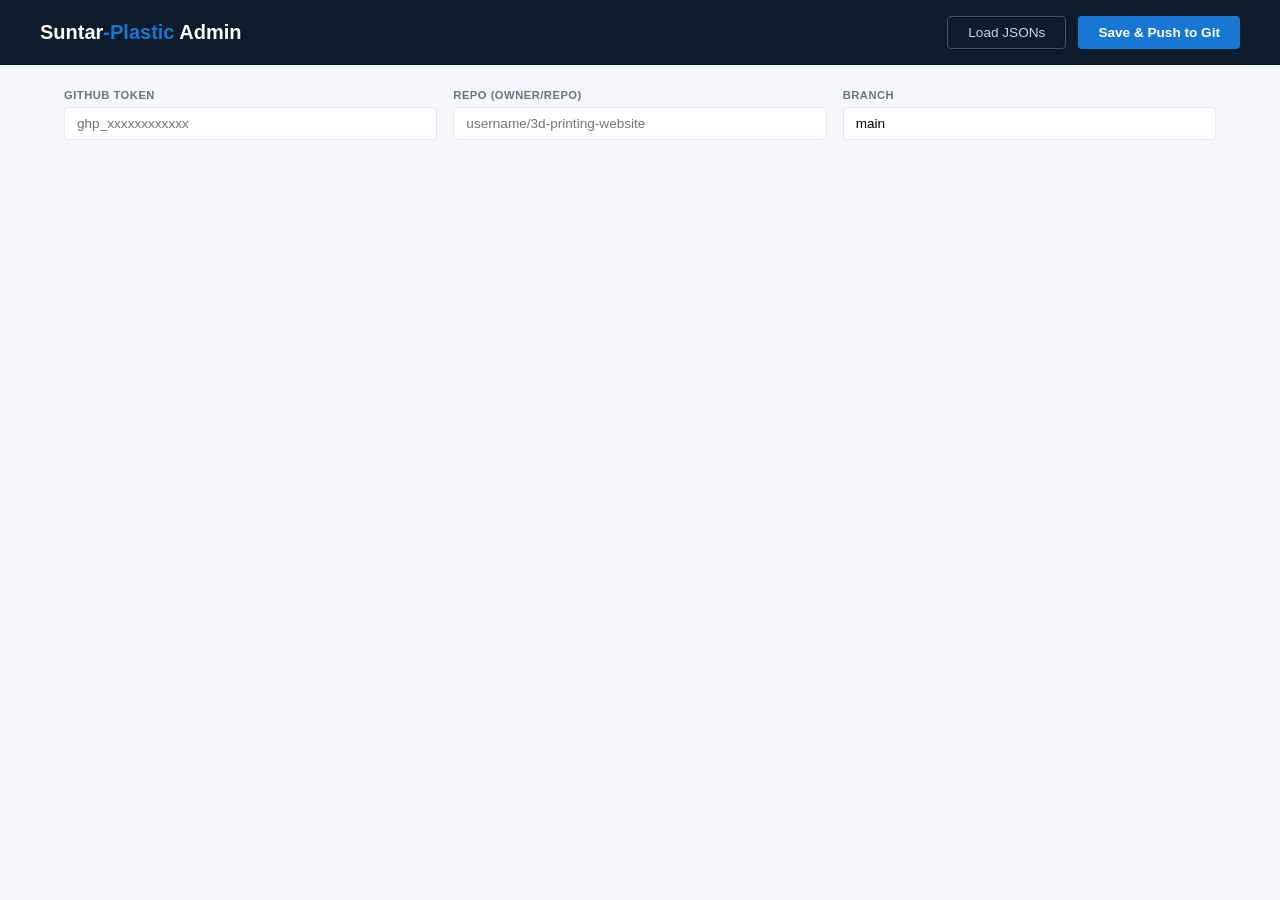
==== admin/index.html @ b51d5394 "feat: add price estimator, materials, FAQ, testimonials, map, dark mode, promo banner, admin dashboa" ====
<!DOCTYPE html>
<html lang="en">
<head>
  <meta charset="UTF-8">
  <meta name="viewport" content="width=device-width, initial-scale=1.0">
  <title>Suntar-Plastic Admin</title>
  <link rel="stylesheet" href="style.css">
</head>
<body>
  <header>
    <div class="header-inner">
      <h1>Suntar<span>-Plastic</span> Admin</h1>
      <div class="header-actions">
        <button class="btn-secondary" id="loadBtn">Load JSONs</button>
        <button class="btn-primary" id="pushBtn">Save & Push to Git</button>
      </div>
    </div>
  </header>
  <main>
    <div class="config-bar">
      <div class="config-field">
        <label>GitHub Token</label>
        <input type="password" id="tokenInput" placeholder="ghp_xxxxxxxxxxxx" autocomplete="off">
      </div>
      <div class="config-field">
        <label>Repo (owner/repo)</label>
        <input type="text" id="repoInput" placeholder="username/3d-printing-website">
      </div>
      <div class="config-field">
        <label>Branch</label>
        <input type="text" id="branchInput" value="main">
      </div>
    </div>
    <div class="status-bar" id="statusBar"></div>
    <div class="editor-grid" id="editorGrid"></div>
  </main>
  <script src="script.js"></script>
</body>
</html>
---- admin/style.css ----
:root {
  --primary: #1976d2;
  --primary-dark: #1256a0;
  --bg: #f5f7fa;
  --card-bg: #fff;
  --text: #1a1a2e;
  --text-muted: #6b7280;
  --border: #e2e8f0;
  --header-bg: #0d1b2a;
  --success: #10b981;
  --danger: #ef4444;
}
* { margin:0; padding:0; box-sizing:border-box; }
body {
  font-family: -apple-system, BlinkMacSystemFont, "Segoe UI", Roboto, sans-serif;
  background: var(--bg);
  color: var(--text);
  min-height: 100vh;
}
header {
  background: var(--header-bg);
  color: #fff;
  padding: 1rem 1.5rem;
  position: sticky;
  top: 0;
  z-index: 100;
}
.header-inner {
  max-width: 1200px;
  margin: 0 auto;
  display: flex;
  align-items: center;
  justify-content: space-between;
}
.header-inner h1 { font-size: 1.25rem; font-weight: 600; }
.header-inner h1 span { color: var(--primary); }
.header-actions { display: flex; gap: 0.75rem; }
.btn-primary {
  background: var(--primary);
  color: #fff;
  border: none;
  padding: 0.5rem 1.25rem;
  border-radius: 4px;
  cursor: pointer;
  font-weight: 600;
  font-size: 0.85rem;
}
.btn-primary:hover { background: var(--primary-dark); }
.btn-primary:disabled { opacity: 0.5; cursor: not-allowed; }
.btn-secondary {
  background: transparent;
  color: #cbd5e1;
  border: 1px solid #475569;
  padding: 0.5rem 1.25rem;
  border-radius: 4px;
  cursor: pointer;
  font-size: 0.85rem;
}
.btn-secondary:hover { border-color: #fff; color: #fff; }
main { max-width: 1200px; margin: 0 auto; padding: 1.5rem; }
.config-bar { display: flex; gap: 1rem; margin-bottom: 1.5rem; flex-wrap: wrap; }
.config-field { flex: 1; min-width: 200px; }
.config-field label {
  display: block;
  font-size: 0.7rem;
  font-weight: 600;
  color: var(--text-muted);
  margin-bottom: 0.35rem;
  text-transform: uppercase;
  letter-spacing: 0.5px;
}
.config-field input {
  width: 100%;
  padding: 0.5rem 0.75rem;
  border: 1px solid var(--border);
  border-radius: 4px;
  font-size: 0.85rem;
  background: #fff;
}
.config-field input:focus { outline: none; border-color: var(--primary); }
.status-bar {
  padding: 0.75rem 1rem;
  border-radius: 6px;
  margin-bottom: 1.5rem;
  font-size: 0.85rem;
  display: none;
}
.status-bar.success { display: block; background: #dcfce7; color: #166534; border: 1px solid #bbf7d0; }
.status-bar.error { display: block; background: #fef2f2; color: #991b1b; border: 1px solid #fecaca; }
.status-bar.info { display: block; background: #eff6ff; color: #1e40af; border: 1px solid #bfdbfe; }
.editor-grid {
  display: grid;
  grid-template-columns: repeat(auto-fill, minmax(350px, 1fr));
  gap: 1.25rem;
}
.editor-card {
  background: var(--card-bg);
  border: 1px solid var(--border);
  border-radius: 8px;
  overflow: hidden;
}
.editor-card-header {
  display: flex;
  align-items: center;
  justify-content: space-between;
  padding: 0.75rem 1rem;
  border-bottom: 1px solid var(--border);
  background: #f8fafc;
}
.editor-card-header h3 { font-size: 0.9rem; }
.editor-card-header .badge {
  font-size: 0.7rem;
  padding: 0.15rem 0.5rem;
  border-radius: 10px;
  background: #e2e8f0;
  color: #475569;
}
.editor-card textarea {
  width: 100%;
  min-height: 250px;
  border: none;
  padding: 1rem;
  font-family: "SF Mono", "Fira Code", monospace;
  font-size: 0.78rem;
  line-height: 1.5;
  resize: vertical;
  background: #fafbfc;
  color: var(--text);
}
.editor-card textarea:focus { outline: none; background: #fff; }
@media (max-width: 768px) {
  .editor-grid { grid-template-columns: 1fr; }
  .config-bar { flex-direction: column; }
  .header-inner { flex-direction: column; gap: 1rem; }
}
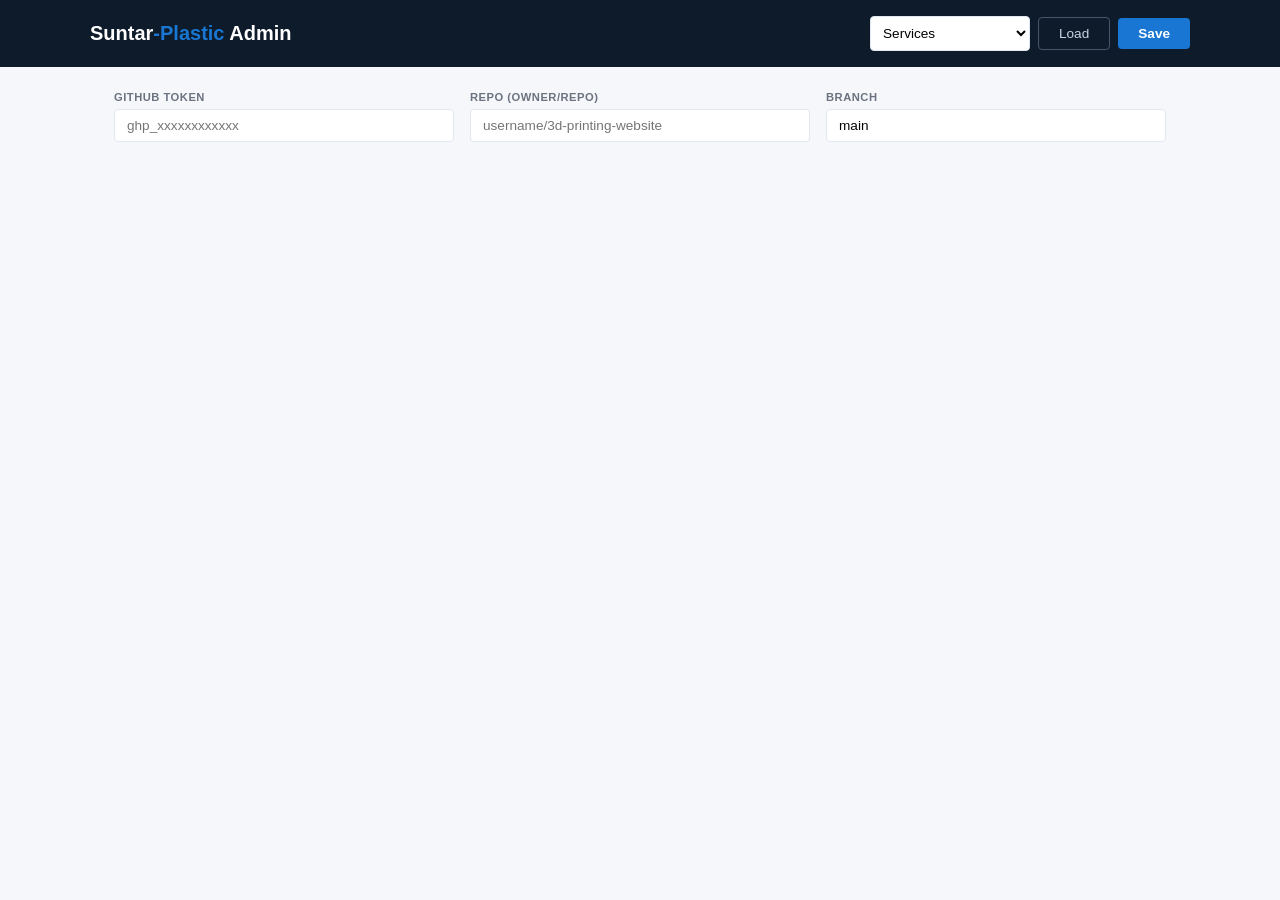
==== commit 03e50f20: "feat(admin): rebuild dashboard as structured form UI instead of raw JSON editors" ====
--- a/admin/index.html
+++ b/admin/index.html
@@ -3,7 +3,7 @@
 <head>
   <meta charset="UTF-8">
   <meta name="viewport" content="width=device-width, initial-scale=1.0">
-  <title>Suntar-Plastic Admin</title>
+  <title>Suntar-Plastic Admin Dashboard</title>
   <link rel="stylesheet" href="style.css">
 </head>
 <body>
@@ -11,11 +11,23 @@
     <div class="header-inner">
       <h1>Suntar<span>-Plastic</span> Admin</h1>
       <div class="header-actions">
-        <button class="btn-secondary" id="loadBtn">Load JSONs</button>
-        <button class="btn-primary" id="pushBtn">Save & Push to Git</button>
+        <select id="fileTypeSelect" class="file-type-select">
+          <option value="services">Services</option>
+          <option value="gallery">Gallery</option>
+          <option value="news">News & Tips</option>
+          <option value="testimonials">Testimonials</option>
+          <option value="materials">Materials</option>
+          <option value="pricing">Pricing</option>
+          <option value="faq">FAQ</option>
+          <option value="promo">Promo Banner</option>
+          <option value="social">Social Links</option>
+        </select>
+        <button class="btn-secondary" id="loadBtn">Load</button>
+        <button class="btn-primary" id="saveBtn">Save</button>
       </div>
     </div>
   </header>
+
   <main>
     <div class="config-bar">
       <div class="config-field">
@@ -32,7 +44,8 @@
       </div>
     </div>
     <div class="status-bar" id="statusBar"></div>
-    <div class="editor-grid" id="editorGrid"></div>
+
+    <div class="form-panel" id="formPanel"></div>
   </main>
   <script src="script.js"></script>
 </body>
--- a/admin/style.css
+++ b/admin/style.css
@@ -10,13 +10,16 @@
   --success: #10b981;
   --danger: #ef4444;
 }
-* { margin:0; padding:0; box-sizing:border-box; }
+
+* { margin: 0; padding: 0; box-sizing: border-box; }
+
 body {
   font-family: -apple-system, BlinkMacSystemFont, "Segoe UI", Roboto, sans-serif;
   background: var(--bg);
   color: var(--text);
   min-height: 100vh;
 }
+
 header {
   background: var(--header-bg);
   color: #fff;
@@ -25,16 +28,31 @@
   top: 0;
   z-index: 100;
 }
+
 .header-inner {
-  max-width: 1200px;
+  max-width: 1100px;
   margin: 0 auto;
   display: flex;
   align-items: center;
   justify-content: space-between;
-}
-.header-inner h1 { font-size: 1.25rem; font-weight: 600; }
+  flex-wrap: wrap;
+  gap: 0.75rem;
+}
+
+.header-inner h1 { font-size: 1.25rem; }
 .header-inner h1 span { color: var(--primary); }
-.header-actions { display: flex; gap: 0.75rem; }
+
+.header-actions { display: flex; gap: 0.5rem; align-items: center; }
+
+.file-type-select {
+  padding: 0.5rem;
+  border: 1px solid var(--border);
+  border-radius: 4px;
+  font-size: 0.85rem;
+  background: #fff;
+  min-width: 160px;
+}
+
 .btn-primary {
   background: var(--primary);
   color: #fff;
@@ -47,6 +65,7 @@
 }
 .btn-primary:hover { background: var(--primary-dark); }
 .btn-primary:disabled { opacity: 0.5; cursor: not-allowed; }
+
 .btn-secondary {
   background: transparent;
   color: #cbd5e1;
@@ -57,7 +76,34 @@
   font-size: 0.85rem;
 }
 .btn-secondary:hover { border-color: #fff; color: #fff; }
-main { max-width: 1200px; margin: 0 auto; padding: 1.5rem; }
+
+.btn-add {
+  display: inline-block;
+  margin-top: 1rem;
+  background: var(--success);
+  color: #fff;
+  border: none;
+  padding: 0.5rem 1.25rem;
+  border-radius: 4px;
+  cursor: pointer;
+  font-size: 0.85rem;
+  font-weight: 600;
+}
+.btn-add:hover { background: #0ca678; }
+
+.btn-remove {
+  background: none;
+  border: 1px solid var(--danger);
+  color: var(--danger);
+  padding: 0.3rem 0.75rem;
+  border-radius: 4px;
+  cursor: pointer;
+  font-size: 0.75rem;
+}
+.btn-remove:hover { background: var(--danger); color: #fff; }
+
+main { max-width: 1100px; margin: 0 auto; padding: 1.5rem; }
+
 .config-bar { display: flex; gap: 1rem; margin-bottom: 1.5rem; flex-wrap: wrap; }
 .config-field { flex: 1; min-width: 200px; }
 .config-field label {
@@ -78,6 +124,7 @@
   background: #fff;
 }
 .config-field input:focus { outline: none; border-color: var(--primary); }
+
 .status-bar {
   padding: 0.75rem 1rem;
   border-radius: 6px;
@@ -88,48 +135,105 @@
 .status-bar.success { display: block; background: #dcfce7; color: #166534; border: 1px solid #bbf7d0; }
 .status-bar.error { display: block; background: #fef2f2; color: #991b1b; border: 1px solid #fecaca; }
 .status-bar.info { display: block; background: #eff6ff; color: #1e40af; border: 1px solid #bfdbfe; }
-.editor-grid {
-  display: grid;
-  grid-template-columns: repeat(auto-fill, minmax(350px, 1fr));
-  gap: 1.25rem;
-}
-.editor-card {
+
+/* ===== FORM PANEL ===== */
+.form-panel { background: transparent; }
+
+.form-section-title {
+  font-size: 1.1rem;
+  font-weight: 700;
+  margin-bottom: 1rem;
+  font-family: -apple-system, sans-serif;
+}
+
+.simple-object-form {
   background: var(--card-bg);
   border: 1px solid var(--border);
   border-radius: 8px;
-  overflow: hidden;
-}
-.editor-card-header {
+  padding: 1.5rem;
+  display: flex;
+  flex-direction: column;
+  gap: 1rem;
+}
+
+/* Item cards (array) */
+.array-list { display: flex; flex-direction: column; gap: 1rem; }
+
+.item-card {
+  background: var(--card-bg);
+  border: 1px solid var(--border);
+  border-radius: 8px;
+  padding: 1.25rem;
+}
+
+.item-header {
   display: flex;
   align-items: center;
   justify-content: space-between;
-  padding: 0.75rem 1rem;
-  border-bottom: 1px solid var(--border);
-  background: #f8fafc;
-}
-.editor-card-header h3 { font-size: 0.9rem; }
-.editor-card-header .badge {
-  font-size: 0.7rem;
-  padding: 0.15rem 0.5rem;
-  border-radius: 10px;
-  background: #e2e8f0;
-  color: #475569;
-}
-.editor-card textarea {
-  width: 100%;
-  min-height: 250px;
-  border: none;
+  margin-bottom: 1rem;
+}
+.item-header h3 { font-size: 0.95rem; }
+
+.item-fields { display: grid; grid-template-columns: 1fr 1fr; gap: 1rem; }
+.item-fields .form-field:nth-last-child(2) { grid-column: 1 / -1; }
+
+/* Nested sections */
+.nested-section {
+  border-top: 1px dashed var(--border);
+  padding-top: 1rem;
+  margin-top: 0.5rem;
+}
+.nested-section > h3 { font-size: 0.95rem; margin-bottom: 0.75rem; }
+
+.item-row {
+  background: var(--bg);
+  border: 1px solid var(--border);
+  border-radius: 6px;
   padding: 1rem;
-  font-family: "SF Mono", "Fira Code", monospace;
-  font-size: 0.78rem;
-  line-height: 1.5;
-  resize: vertical;
-  background: #fafbfc;
-  color: var(--text);
-}
-.editor-card textarea:focus { outline: none; background: #fff; }
+  margin-bottom: 0.75rem;
+  display: flex;
+  flex-direction: column;
+  gap: 0.5rem;
+}
+
+.list-item-row {
+  display: flex;
+  gap: 0.5rem;
+  align-items: center;
+  margin-bottom: 0.5rem;
+}
+.list-item-row input {
+  flex: 1;
+  padding: 0.5rem 0.75rem;
+  border: 1px solid var(--border);
+  border-radius: 4px;
+  font-size: 0.85rem;
+}
+
+/* Form field */
+.form-field { display: flex; flex-direction: column; gap: 0.35rem; }
+.form-field label { font-size: 0.75rem; font-weight: 600; color: var(--text-muted); }
+
+.form-field input[type="text"],
+.form-field input[type="number"],
+.form-field input[type="date"],
+.form-field textarea,
+.form-field select {
+  padding: 0.55rem 0.75rem;
+  border: 1px solid var(--border);
+  border-radius: 4px;
+  font-size: 0.85rem;
+  background: #fff;
+  font-family: inherit;
+}
+.form-field textarea { min-height: 80px; resize: vertical; }
+.form-field input:focus,
+.form-field textarea:focus { outline: none; border-color: var(--primary); }
+.form-field input[type="checkbox"] { width: 20px; height: 20px; }
+
 @media (max-width: 768px) {
-  .editor-grid { grid-template-columns: 1fr; }
+  .item-fields { grid-template-columns: 1fr; }
   .config-bar { flex-direction: column; }
-  .header-inner { flex-direction: column; gap: 1rem; }
-}
+  .header-inner { flex-direction: column; align-items: flex-start; }
+  .header-actions { width: 100%; flex-wrap: wrap; }
+}
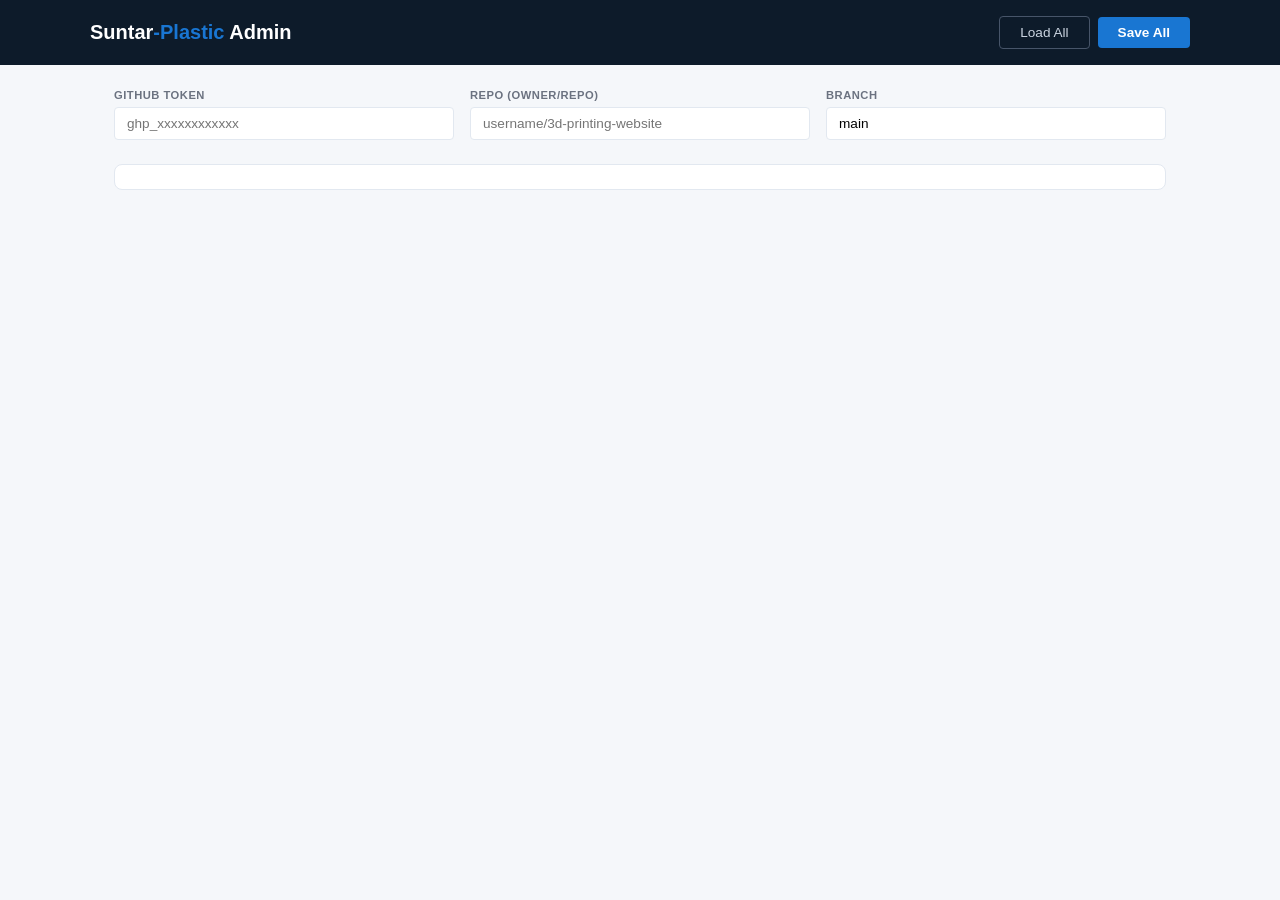
==== commit b57e132f: "feat(admin): load all files at once and navigate with tabs" ====
--- a/admin/index.html
+++ b/admin/index.html
@@ -11,19 +11,8 @@
     <div class="header-inner">
       <h1>Suntar<span>-Plastic</span> Admin</h1>
       <div class="header-actions">
-        <select id="fileTypeSelect" class="file-type-select">
-          <option value="services">Services</option>
-          <option value="gallery">Gallery</option>
-          <option value="news">News & Tips</option>
-          <option value="testimonials">Testimonials</option>
-          <option value="materials">Materials</option>
-          <option value="pricing">Pricing</option>
-          <option value="faq">FAQ</option>
-          <option value="promo">Promo Banner</option>
-          <option value="social">Social Links</option>
-        </select>
-        <button class="btn-secondary" id="loadBtn">Load</button>
-        <button class="btn-primary" id="saveBtn">Save</button>
+        <button class="btn-secondary" id="loadBtn">Load All</button>
+        <button class="btn-primary" id="saveBtn">Save All</button>
       </div>
     </div>
   </header>
@@ -45,6 +34,7 @@
     </div>
     <div class="status-bar" id="statusBar"></div>
 
+    <nav class="tab-bar" id="tabBar"></nav>
     <div class="form-panel" id="formPanel"></div>
   </main>
   <script src="script.js"></script>
--- a/admin/style.css
+++ b/admin/style.css
@@ -136,6 +136,37 @@
 .status-bar.error { display: block; background: #fef2f2; color: #991b1b; border: 1px solid #fecaca; }
 .status-bar.info { display: block; background: #eff6ff; color: #1e40af; border: 1px solid #bfdbfe; }
 
+/* ===== TAB BAR ===== */
+.tab-bar {
+  display: flex;
+  gap: 0.5rem;
+  flex-wrap: wrap;
+  margin-bottom: 1.5rem;
+  padding: 0.75rem;
+  background: var(--card-bg);
+  border: 1px solid var(--border);
+  border-radius: 8px;
+}
+
+.tab {
+  padding: 0.5rem 1rem;
+  border: 1px solid var(--border);
+  border-radius: 6px;
+  background: var(--bg);
+  color: var(--text-muted);
+  cursor: pointer;
+  font-size: 0.82rem;
+  font-weight: 500;
+  transition: all 0.15s;
+}
+
+.tab:hover { border-color: var(--primary); color: var(--text); }
+.tab.active {
+  background: var(--primary);
+  color: #fff;
+  border-color: var(--primary);
+}
+
 /* ===== FORM PANEL ===== */
 .form-panel { background: transparent; }
 
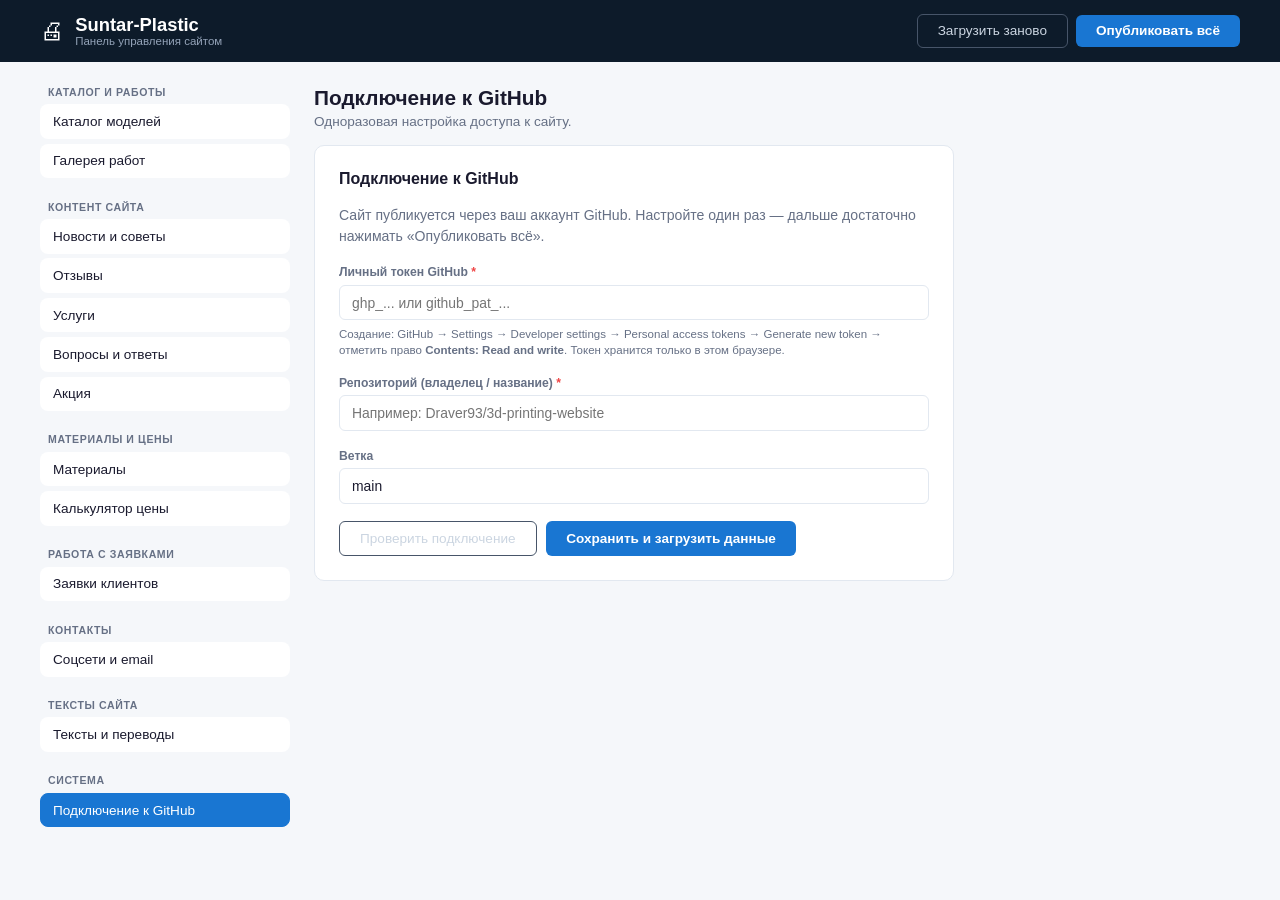
==== commit 3b8bc476: "Admin panel rebuilt for non-developers (Russian UI) The panel is now a simple content manager instea" ====
--- a/admin/index.html
+++ b/admin/index.html
@@ -1,42 +1,42 @@
 <!DOCTYPE html>
-<html lang="en">
+<html lang="ru">
 <head>
   <meta charset="UTF-8">
   <meta name="viewport" content="width=device-width, initial-scale=1.0">
-  <title>Suntar-Plastic Admin Dashboard</title>
+  <title>Администрирование — Suntar-Plastic</title>
   <link rel="stylesheet" href="style.css">
 </head>
 <body>
   <header>
     <div class="header-inner">
-      <h1>Suntar<span>-Plastic</span> Admin</h1>
+      <div class="brand">
+        <span class="brand-mark">🖨</span>
+        <div>
+          <h1>Suntar-Plastic</h1>
+          <span class="brand-sub">Панель управления сайтом</span>
+        </div>
+      </div>
       <div class="header-actions">
-        <button class="btn-secondary" id="loadBtn">Load All</button>
-        <button class="btn-primary" id="saveBtn">Save All</button>
+        <a class="site-link" id="siteLink" hidden target="_blank" rel="noopener">Открыть сайт ↗</a>
+        <span class="dirty-pill" id="dirtyPill" hidden></span>
+        <button class="btn-secondary" id="refreshBtn">Загрузить заново</button>
+        <button class="btn-primary" id="publishBtn">Опубликовать всё</button>
       </div>
     </div>
   </header>
 
-  <main>
-    <div class="config-bar">
-      <div class="config-field">
-        <label>GitHub Token</label>
-        <input type="password" id="tokenInput" placeholder="ghp_xxxxxxxxxxxx" autocomplete="off">
+  <div class="layout">
+    <aside class="sidebar" id="sidebar" aria-label="Разделы"></aside>
+    <main class="content">
+      <div class="page-head">
+        <h2 id="pageTitle"></h2>
+        <p id="pageSub"></p>
       </div>
-      <div class="config-field">
-        <label>Repo (owner/repo)</label>
-        <input type="text" id="repoInput" placeholder="username/3d-printing-website">
-      </div>
-      <div class="config-field">
-        <label>Branch</label>
-        <input type="text" id="branchInput" value="main">
-      </div>
-    </div>
-    <div class="status-bar" id="statusBar"></div>
+      <div class="status-bar" id="statusBar"></div>
+      <div class="form-panel" id="formPanel"></div>
+    </main>
+  </div>
 
-    <nav class="tab-bar" id="tabBar"></nav>
-    <div class="form-panel" id="formPanel"></div>
-  </main>
   <script src="script.js"></script>
 </body>
-</html>
+</html>
--- a/admin/style.css
+++ b/admin/style.css
@@ -4,11 +4,12 @@
   --bg: #f5f7fa;
   --card-bg: #fff;
   --text: #1a1a2e;
-  --text-muted: #6b7280;
+  --text-muted: #667085;
   --border: #e2e8f0;
   --header-bg: #0d1b2a;
   --success: #10b981;
   --danger: #ef4444;
+  --warning: #f59e0b;
 }
 
 * { margin: 0; padding: 0; box-sizing: border-box; }
@@ -18,20 +19,23 @@
   background: var(--bg);
   color: var(--text);
   min-height: 100vh;
-}
+  font-size: 15px;
+}
+
+/* ===== Шапка ===== */
 
 header {
   background: var(--header-bg);
   color: #fff;
-  padding: 1rem 1.5rem;
   position: sticky;
   top: 0;
   z-index: 100;
 }
 
 .header-inner {
-  max-width: 1100px;
+  max-width: 1240px;
   margin: 0 auto;
+  padding: 0.85rem 1.25rem;
   display: flex;
   align-items: center;
   justify-content: space-between;
@@ -39,29 +43,37 @@
   gap: 0.75rem;
 }
 
-.header-inner h1 { font-size: 1.25rem; }
-.header-inner h1 span { color: var(--primary); }
-
-.header-actions { display: flex; gap: 0.5rem; align-items: center; }
-
-.file-type-select {
-  padding: 0.5rem;
-  border: 1px solid var(--border);
-  border-radius: 4px;
-  font-size: 0.85rem;
-  background: #fff;
-  min-width: 160px;
-}
+.brand { display: flex; align-items: center; gap: 0.7rem; }
+.brand-mark { font-size: 1.5rem; }
+.brand h1 { font-size: 1.15rem; line-height: 1.1; }
+.brand-sub { font-size: 0.72rem; color: #94a3b8; display: block; }
+
+.header-actions { display: flex; gap: 0.5rem; align-items: center; flex-wrap: wrap; }
+
+.site-link { color: #bfdbfe; text-decoration: none; font-size: 0.85rem; margin-right: 0.5rem; }
+.site-link:hover { color: #fff; }
+
+.dirty-pill {
+  background: var(--warning);
+  color: #1f2937;
+  font-size: 0.75rem;
+  font-weight: 600;
+  padding: 0.35rem 0.7rem;
+  border-radius: 999px;
+}
+
+/* ===== Кнопки ===== */
 
 .btn-primary {
   background: var(--primary);
   color: #fff;
   border: none;
-  padding: 0.5rem 1.25rem;
-  border-radius: 4px;
+  padding: 0.55rem 1.25rem;
+  border-radius: 6px;
   cursor: pointer;
   font-weight: 600;
   font-size: 0.85rem;
+  white-space: nowrap;
 }
 .btn-primary:hover { background: var(--primary-dark); }
 .btn-primary:disabled { opacity: 0.5; cursor: not-allowed; }
@@ -70,201 +82,428 @@
   background: transparent;
   color: #cbd5e1;
   border: 1px solid #475569;
-  padding: 0.5rem 1.25rem;
-  border-radius: 4px;
-  cursor: pointer;
-  font-size: 0.85rem;
+  padding: 0.55rem 1.25rem;
+  border-radius: 6px;
+  cursor: pointer;
+  font-size: 0.85rem;
+  white-space: nowrap;
 }
 .btn-secondary:hover { border-color: #fff; color: #fff; }
+.btn-secondary:disabled { opacity: 0.5; cursor: not-allowed; }
 
 .btn-add {
-  display: inline-block;
-  margin-top: 1rem;
   background: var(--success);
   color: #fff;
   border: none;
-  padding: 0.5rem 1.25rem;
-  border-radius: 4px;
+  padding: 0.55rem 1.25rem;
+  border-radius: 6px;
   cursor: pointer;
   font-size: 0.85rem;
   font-weight: 600;
 }
 .btn-add:hover { background: #0ca678; }
+
+.btn-sm { padding: 0.3rem 0.6rem; font-size: 0.75rem; }
 
 .btn-remove {
   background: none;
   border: 1px solid var(--danger);
   color: var(--danger);
-  padding: 0.3rem 0.75rem;
-  border-radius: 4px;
+  padding: 0.35rem 0.75rem;
+  border-radius: 6px;
   cursor: pointer;
   font-size: 0.75rem;
+  white-space: nowrap;
 }
 .btn-remove:hover { background: var(--danger); color: #fff; }
 
-main { max-width: 1100px; margin: 0 auto; padding: 1.5rem; }
-
-.config-bar { display: flex; gap: 1rem; margin-bottom: 1.5rem; flex-wrap: wrap; }
-.config-field { flex: 1; min-width: 200px; }
-.config-field label {
-  display: block;
-  font-size: 0.7rem;
-  font-weight: 600;
-  color: var(--text-muted);
-  margin-bottom: 0.35rem;
-  text-transform: uppercase;
-  letter-spacing: 0.5px;
-}
-.config-field input {
-  width: 100%;
-  padding: 0.5rem 0.75rem;
-  border: 1px solid var(--border);
-  border-radius: 4px;
-  font-size: 0.85rem;
-  background: #fff;
-}
-.config-field input:focus { outline: none; border-color: var(--primary); }
-
-.status-bar {
-  padding: 0.75rem 1rem;
-  border-radius: 6px;
-  margin-bottom: 1.5rem;
-  font-size: 0.85rem;
-  display: none;
-}
-.status-bar.success { display: block; background: #dcfce7; color: #166534; border: 1px solid #bbf7d0; }
-.status-bar.error { display: block; background: #fef2f2; color: #991b1b; border: 1px solid #fecaca; }
-.status-bar.info { display: block; background: #eff6ff; color: #1e40af; border: 1px solid #bfdbfe; }
-
-/* ===== TAB BAR ===== */
-.tab-bar {
-  display: flex;
-  gap: 0.5rem;
-  flex-wrap: wrap;
-  margin-bottom: 1.5rem;
-  padding: 0.75rem;
-  background: var(--card-bg);
-  border: 1px solid var(--border);
-  border-radius: 8px;
-}
-
-.tab {
-  padding: 0.5rem 1rem;
-  border: 1px solid var(--border);
-  border-radius: 6px;
-  background: var(--bg);
-  color: var(--text-muted);
-  cursor: pointer;
-  font-size: 0.82rem;
-  font-weight: 500;
-  transition: all 0.15s;
-}
-
-.tab:hover { border-color: var(--primary); color: var(--text); }
-.tab.active {
+.btn-upload {
   background: var(--primary);
   color: #fff;
-  border-color: var(--primary);
-}
-
-/* ===== FORM PANEL ===== */
-.form-panel { background: transparent; }
-
-.form-section-title {
-  font-size: 1.1rem;
+  border: none;
+  padding: 0.4rem 0.9rem;
+  border-radius: 6px;
+  cursor: pointer;
+  font-size: 0.78rem;
+  font-weight: 600;
+}
+.btn-upload:hover { background: var(--primary-dark); }
+
+.btn-clear {
+  background: none;
+  border: 1px solid var(--border);
+  color: var(--text-muted);
+  padding: 0.4rem 0.9rem;
+  border-radius: 6px;
+  cursor: pointer;
+  font-size: 0.78rem;
+}
+.btn-clear:hover { border-color: var(--danger); color: var(--danger); }
+
+.icon-btn {
+  background: none;
+  border: 1px solid var(--border);
+  color: var(--text-muted);
+  width: 30px;
+  height: 30px;
+  border-radius: 6px;
+  cursor: pointer;
+  font-size: 0.8rem;
+  line-height: 1;
+}
+.icon-btn:hover:not(:disabled) { border-color: var(--primary); color: var(--primary); }
+.icon-btn:disabled { opacity: 0.35; cursor: not-allowed; }
+
+/* ===== Раскладка ===== */
+
+.layout {
+  max-width: 1240px;
+  margin: 0 auto;
+  padding: 1.5rem 1.25rem 3rem;
+  display: grid;
+  grid-template-columns: 250px 1fr;
+  gap: 1.5rem;
+  align-items: start;
+}
+
+.sidebar {
+  position: sticky;
+  top: 76px;
+  display: flex;
+  flex-direction: column;
+  gap: 1.1rem;
+}
+
+.nav-group-title {
+  font-size: 0.66rem;
   font-weight: 700;
-  margin-bottom: 1rem;
-  font-family: -apple-system, sans-serif;
-}
+  text-transform: uppercase;
+  letter-spacing: 0.6px;
+  color: var(--text-muted);
+  padding: 0 0.5rem 0.4rem;
+}
+
+.nav-item {
+  display: flex;
+  align-items: center;
+  gap: 0.5rem;
+  width: 100%;
+  text-align: left;
+  padding: 0.55rem 0.75rem;
+  border: 1px solid transparent;
+  background: #fff;
+  border-radius: 8px;
+  cursor: pointer;
+  font-size: 0.85rem;
+  color: var(--text);
+  margin-bottom: 0.3rem;
+  transition: border-color 0.15s;
+}
+.nav-item:hover { border-color: var(--primary); }
+.nav-item.active { background: var(--primary); color: #fff; border-color: var(--primary); }
+.nav-label { flex: 1; }
+
+.nav-count {
+  font-size: 0.68rem;
+  color: var(--text-muted);
+  background: var(--bg);
+  border-radius: 999px;
+  padding: 0.15rem 0.5rem;
+}
+.nav-item.active .nav-count { background: rgba(255, 255, 255, 0.25); color: #fff; }
+.dirty-dot { width: 8px; height: 8px; border-radius: 50%; background: var(--warning); flex: none; }
+
+.content { min-width: 0; }
+
+.page-head { margin-bottom: 1rem; }
+.page-head h2 { font-size: 1.3rem; }
+.page-head p { color: var(--text-muted); font-size: 0.85rem; margin-top: 0.25rem; }
+
+/* ===== Статус ===== */
+
+.status-bar {
+  display: none;
+  padding: 0.8rem 1rem;
+  border-radius: 8px;
+  font-size: 0.85rem;
+  line-height: 1.5;
+  white-space: pre-line;
+  margin-bottom: 1.25rem;
+}
+.status-bar.show { display: block; }
+.status-bar.success { background: #dcfce7; color: #166534; border: 1px solid #bbf7d0; }
+.status-bar.error { background: #fef2f2; color: #991b1b; border: 1px solid #fecaca; }
+.status-bar.info { background: #eff6ff; color: #1e40af; border: 1px solid #bfdbfe; }
+
+/* ===== Карточки элементов ===== */
 
 .simple-object-form {
   background: var(--card-bg);
   border: 1px solid var(--border);
-  border-radius: 8px;
-  padding: 1.5rem;
+  border-radius: 10px;
+  padding: 1.25rem;
   display: flex;
   flex-direction: column;
-  gap: 1rem;
-}
-
-/* Item cards (array) */
-.array-list { display: flex; flex-direction: column; gap: 1rem; }
+  gap: 1.1rem;
+}
+
+.array-list { display: flex; flex-direction: column; gap: 1rem; margin-bottom: 1rem; }
 
 .item-card {
   background: var(--card-bg);
   border: 1px solid var(--border);
-  border-radius: 8px;
-  padding: 1.25rem;
+  border-radius: 10px;
+  padding: 1.1rem 1.25rem;
 }
 
 .item-header {
   display: flex;
   align-items: center;
   justify-content: space-between;
+  gap: 0.75rem;
   margin-bottom: 1rem;
 }
 .item-header h3 { font-size: 0.95rem; }
 
+.item-tools { display: flex; align-items: center; gap: 0.4rem; flex-wrap: wrap; }
+
 .item-fields { display: grid; grid-template-columns: 1fr 1fr; gap: 1rem; }
-.item-fields .form-field:nth-last-child(2) { grid-column: 1 / -1; }
-
-/* Nested sections */
-.nested-section {
-  border-top: 1px dashed var(--border);
-  padding-top: 1rem;
-  margin-top: 0.5rem;
-}
-.nested-section > h3 { font-size: 0.95rem; margin-bottom: 0.75rem; }
-
-.item-row {
-  background: var(--bg);
-  border: 1px solid var(--border);
-  border-radius: 6px;
-  padding: 1rem;
-  margin-bottom: 0.75rem;
-  display: flex;
-  flex-direction: column;
-  gap: 0.5rem;
-}
-
-.list-item-row {
-  display: flex;
-  gap: 0.5rem;
-  align-items: center;
-  margin-bottom: 0.5rem;
-}
-.list-item-row input {
-  flex: 1;
-  padding: 0.5rem 0.75rem;
-  border: 1px solid var(--border);
-  border-radius: 4px;
-  font-size: 0.85rem;
-}
-
-/* Form field */
-.form-field { display: flex; flex-direction: column; gap: 0.35rem; }
-.form-field label { font-size: 0.75rem; font-weight: 600; color: var(--text-muted); }
+.form-field { display: flex; flex-direction: column; gap: 0.35rem; min-width: 0; }
+.form-field[data-kind="image"], .form-field[data-kind="model"] { grid-column: 1 / -1; }
+.form-field[data-kind="textarea"] { grid-column: 1 / -1; }
+
+.form-field label {
+  font-size: 0.76rem;
+  font-weight: 600;
+  color: var(--text-muted);
+}
+.req { color: var(--danger); font-style: normal; }
 
 .form-field input[type="text"],
+.form-field input[type="password"],
 .form-field input[type="number"],
 .form-field input[type="date"],
 .form-field textarea,
 .form-field select {
+  width: 100%;
   padding: 0.55rem 0.75rem;
   border: 1px solid var(--border);
-  border-radius: 4px;
-  font-size: 0.85rem;
+  border-radius: 6px;
+  font-size: 0.87rem;
   background: #fff;
+  color: var(--text);
   font-family: inherit;
 }
 .form-field textarea { min-height: 80px; resize: vertical; }
 .form-field input:focus,
-.form-field textarea:focus { outline: none; border-color: var(--primary); }
-.form-field input[type="checkbox"] { width: 20px; height: 20px; }
-
-@media (max-width: 768px) {
+.form-field textarea:focus,
+.form-field select:focus { outline: none; border-color: var(--primary); box-shadow: 0 0 0 2px rgba(25, 118, 210, 0.12); }
+.form-field input[type="checkbox"] { width: 20px; height: 20px; cursor: pointer; }
+
+.field-hint { font-size: 0.72rem; color: var(--text-muted); line-height: 1.4; }
+
+.empty-hint {
+  padding: 1.5rem;
+  text-align: center;
+  color: var(--text-muted);
+  background: #fff;
+  border: 1px dashed var(--border);
+  border-radius: 10px;
+  font-size: 0.9rem;
+}
+
+/* ===== Загрузка файлов ===== */
+
+.upload-slot { margin-top: 0.4rem; display: flex; flex-direction: column; gap: 0.5rem; }
+
+.upload-preview {
+  min-height: 66px;
+  border: 1px dashed var(--border);
+  border-radius: 8px;
+  background: var(--bg);
+  display: flex;
+  align-items: center;
+  justify-content: center;
+  padding: 0.5rem;
+  overflow: hidden;
+}
+.upload-preview img { max-height: 90px; max-width: 100%; border-radius: 4px; object-fit: contain; }
+.upload-preview .ph { color: var(--text-muted); font-size: 0.75rem; word-break: break-all; text-align: center; }
+
+.upload-actions { display: flex; gap: 0.5rem; }
+.upload-state { font-size: 0.72rem; color: var(--text-muted); }
+.upload-state.ok { color: var(--success); font-weight: 600; }
+
+/* ===== Вложенные списки ===== */
+
+.nested-section { border-top: 1px dashed var(--border); padding-top: 1rem; }
+.nested-section > h3 { font-size: 0.9rem; margin-bottom: 0.75rem; }
+
+.nested-row {
+  background: var(--bg);
+  border: 1px solid var(--border);
+  border-radius: 8px;
+  padding: 0.9rem;
+  margin-bottom: 0.6rem;
+  display: grid;
+  grid-template-columns: 1fr 1fr;
+  gap: 0.7rem;
+  align-items: end;
+}
+
+.list-item-row {
+  display: flex;
+  gap: 0.5rem;
+  align-items: center;
+  margin-bottom: 0.5rem;
+}
+.list-item-row input {
+  flex: 1;
+  padding: 0.5rem 0.75rem;
+  border: 1px solid var(--border);
+  border-radius: 6px;
+  font-size: 0.85rem;
+}
+
+/* ===== Подключение ===== */
+
+.connection-form {
+  background: var(--card-bg);
+  border: 1px solid var(--border);
+  border-radius: 10px;
+  padding: 1.5rem;
+  display: flex;
+  flex-direction: column;
+  gap: 1.1rem;
+  max-width: 640px;
+}
+.connection-form h3 { font-size: 1rem; }
+.conn-hint { font-size: 0.88rem; color: var(--text-muted); line-height: 1.5; }
+.conn-actions { display: flex; gap: 0.6rem; flex-wrap: wrap; }
+.conn-site { font-size: 0.85rem; color: var(--text-muted); }
+.conn-site a { color: var(--primary); }
+
+/* ===== Тексты сайта ===== */
+
+.i18n-toolbar {
+  display: flex;
+  gap: 0.75rem;
+  align-items: center;
+  flex-wrap: wrap;
+  margin-bottom: 1rem;
+  padding: 0.75rem;
+  background: #fff;
+  border: 1px solid var(--border);
+  border-radius: 10px;
+  position: sticky;
+  top: 62px;
+  z-index: 5;
+}
+
+.lang-tabs { display: flex; gap: 0.4rem; }
+
+.lang-tab {
+  padding: 0.45rem 0.9rem;
+  border: 1px solid var(--border);
+  border-radius: 6px;
+  background: var(--bg);
+  color: var(--text-muted);
+  cursor: pointer;
+  font-size: 0.82rem;
+  font-weight: 600;
+}
+.lang-tab.active { background: var(--primary); color: #fff; border-color: var(--primary); }
+
+.i18n-search {
+  flex: 1;
+  min-width: 200px;
+  padding: 0.5rem 0.75rem;
+  border: 1px solid var(--border);
+  border-radius: 6px;
+  font-size: 0.87rem;
+}
+
+.i18n-group {
+  background: #fff;
+  border: 1px solid var(--border);
+  border-radius: 10px;
+  margin-bottom: 1.1rem;
+  overflow: hidden;
+}
+.i18n-group > h3 {
+  padding: 0.65rem 1rem;
+  background: var(--bg);
+  border-bottom: 1px solid var(--border);
+  font-size: 0.76rem;
+  text-transform: uppercase;
+  letter-spacing: 0.5px;
+  color: var(--text-muted);
+}
+.i18n-group-n { background: var(--border); border-radius: 999px; padding: 0.1rem 0.5rem; font-size: 0.66rem; }
+
+.i18n-row {
+  display: grid;
+  grid-template-columns: 250px 150px 1fr;
+  gap: 0.75rem;
+  padding: 0.6rem 1rem;
+  align-items: start;
+  border-bottom: 1px solid var(--border);
+}
+.i18n-row:last-child { border-bottom: none; }
+.i18n-row label { font-size: 0.78rem; font-weight: 600; padding-top: 0.4rem; line-height: 1.35; }
+.i18n-key {
+  font-size: 0.64rem;
+  color: var(--text-muted);
+  background: var(--bg);
+  padding: 0.2rem 0.4rem;
+  border-radius: 4px;
+  word-break: break-all;
+  align-self: start;
+  margin-top: 0.25rem;
+}
+.i18n-row textarea {
+  width: 100%;
+  resize: vertical;
+  padding: 0.45rem 0.6rem;
+  border: 1px solid var(--border);
+  border-radius: 6px;
+  font-size: 0.85rem;
+  font-family: inherit;
+  line-height: 1.45;
+}
+.i18n-row textarea:focus { outline: none; border-color: var(--primary); }
+.i18n-note {
+  grid-column: 2 / -1;
+  font-size: 0.72rem;
+  color: #92400e;
+  background: #fef3c7;
+  border-radius: 6px;
+  padding: 0.35rem 0.6rem;
+  margin-bottom: 0.5rem;
+}
+
+/* ===== Адаптив ===== */
+
+@media (max-width: 1024px) {
+  .i18n-row { grid-template-columns: 200px 130px 1fr; }
+}
+
+@media (max-width: 900px) {
+  .layout { grid-template-columns: 1fr; gap: 1rem; }
+  .sidebar {
+    position: static;
+    flex-direction: row;
+    overflow-x: auto;
+    gap: 0.75rem;
+    padding-bottom: 0.25rem;
+  }
+  .nav-group { min-width: max-content; border-right: 1px solid var(--border); padding-right: 0.75rem; }
+  .nav-group-title { padding-bottom: 0.3rem; }
+  .nav-item { white-space: nowrap; }
   .item-fields { grid-template-columns: 1fr; }
-  .config-bar { flex-direction: column; }
-  .header-inner { flex-direction: column; align-items: flex-start; }
-  .header-actions { width: 100%; flex-wrap: wrap; }
-}
+  .nested-row { grid-template-columns: 1fr; }
+  .i18n-row { grid-template-columns: 1fr; }
+  .i18n-key { justify-self: start; }
+  .i18n-note { grid-column: 1; }
+  .i18n-toolbar { position: static; }
+}
